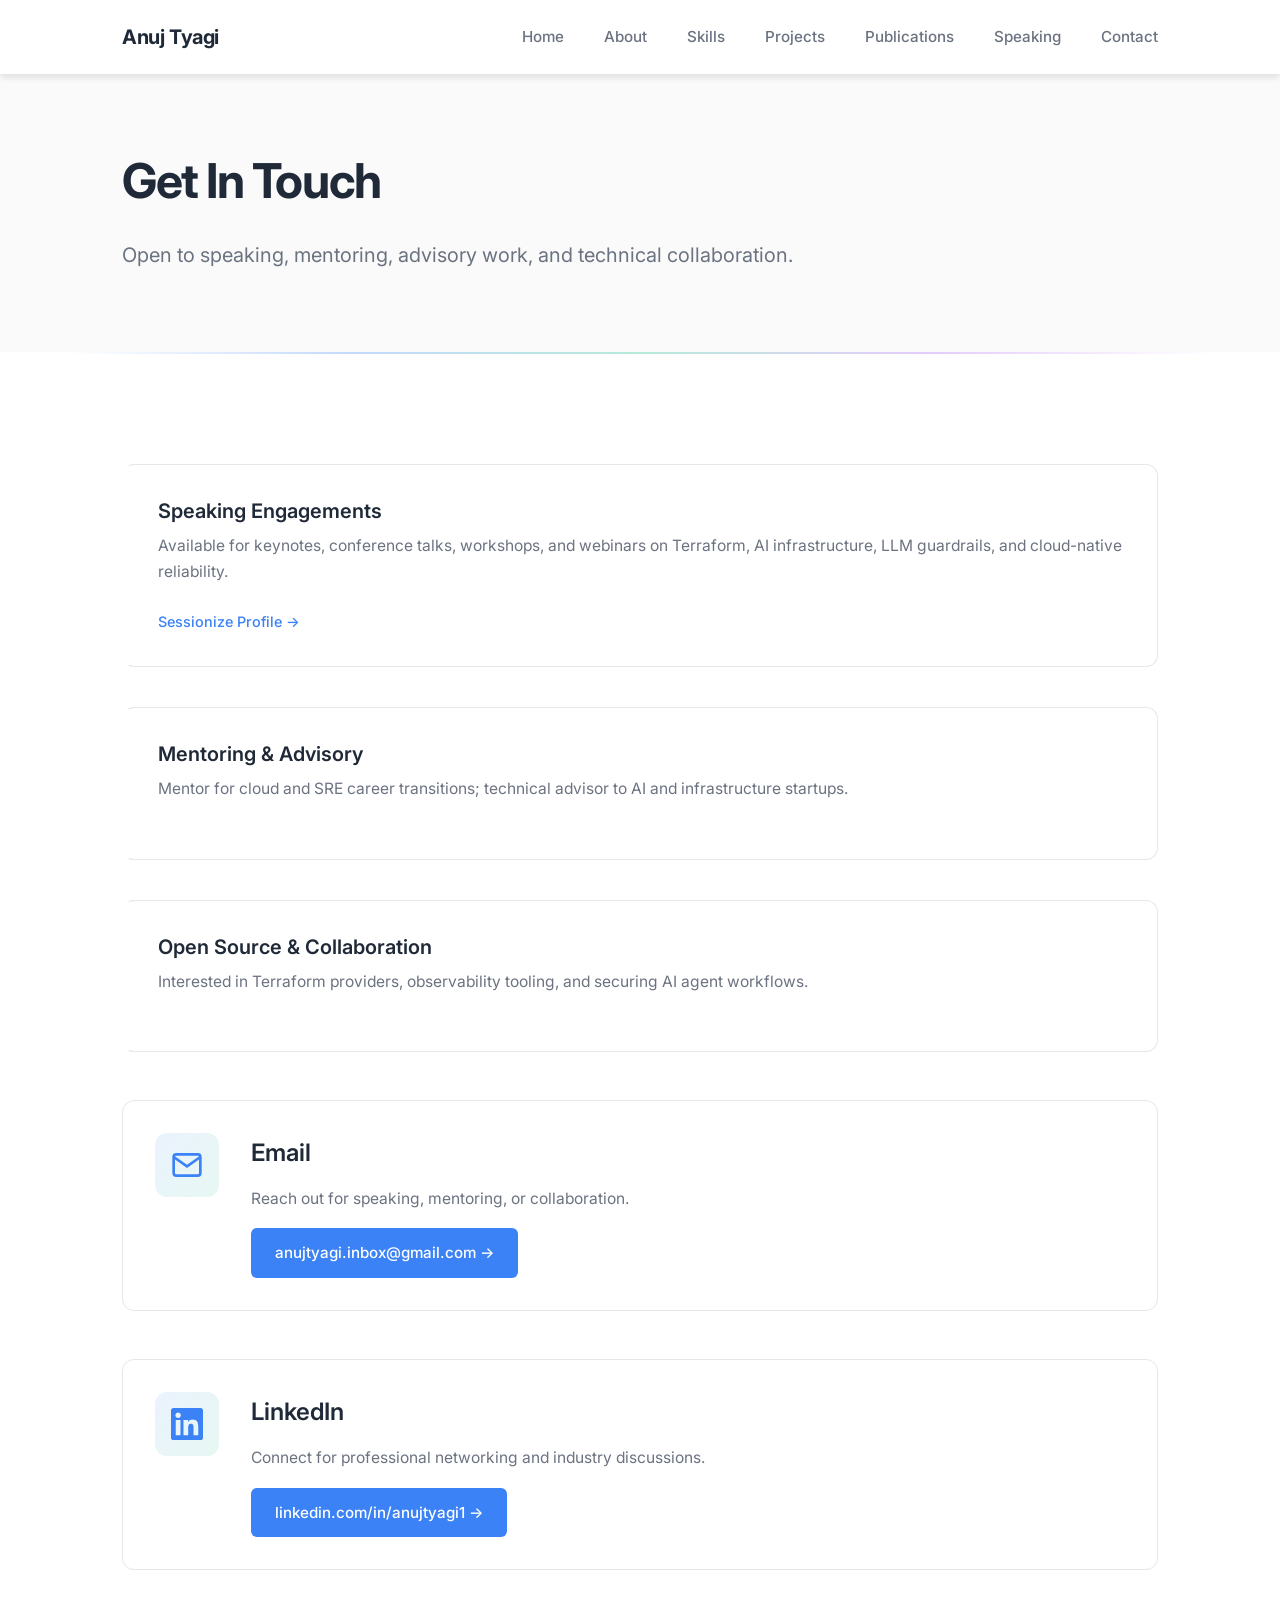
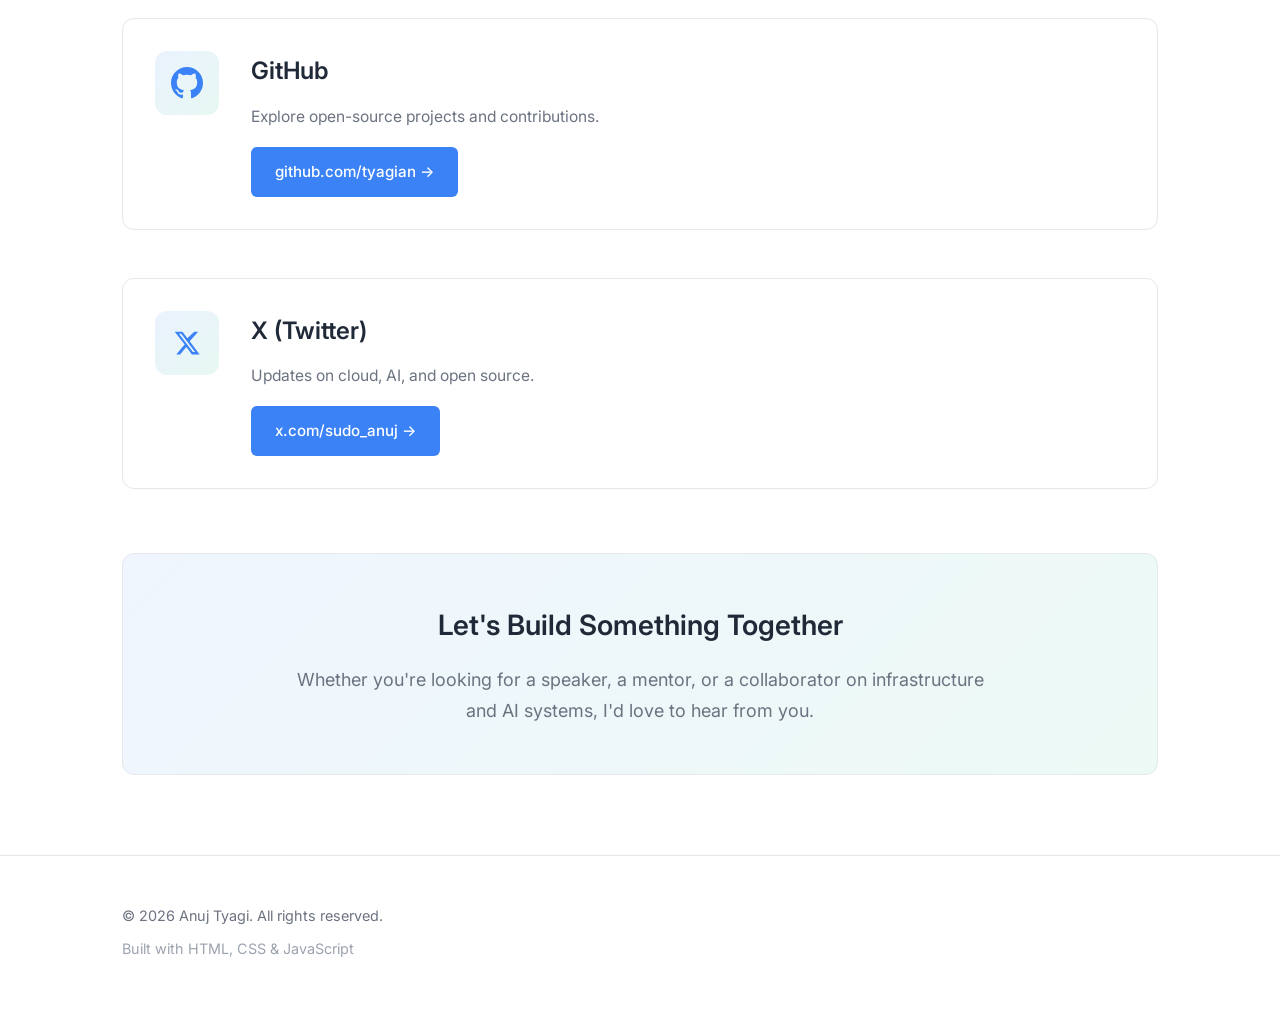
==== contact.html @ b823e1e0 "ci: update me" ====
<!DOCTYPE html>
<html lang="en">
<head>
    <meta charset="UTF-8">
    <meta name="viewport" content="width=device-width, initial-scale=1.0">
    <meta name="description" content="Contact Anuj Tyagi — speaking, mentoring, and collaboration.">
    <title>Contact - Anuj Tyagi</title>
    <link rel="preconnect" href="https://fonts.googleapis.com">
    <link rel="preconnect" href="https://fonts.gstatic.com" crossorigin>
    <link href="https://fonts.googleapis.com/css2?family=Inter:wght@400;500;600;700&display=swap" rel="stylesheet">
    <link rel="stylesheet" href="styles.css">
</head>
<body>
    <nav class="navbar">
        <div class="container">
            <div class="nav-brand">Anuj Tyagi</div>
            <button class="nav-toggle" id="navToggle" aria-label="Toggle navigation">
                <span></span>
                <span></span>
                <span></span>
            </button>
            <ul class="nav-menu" id="navMenu">
                <li><a href="index.html">Home</a></li>
                <li><a href="index.html#about">About</a></li>
                <li><a href="index.html#skills">Skills</a></li>
                <li><a href="projects.html">Projects</a></li>
                <li><a href="publications.html">Publications</a></li>
                <li><a href="speaking.html">Speaking</a></li>
                <li><a href="contact.html">Contact</a></li>
            </ul>
        </div>
    </nav>

    <section class="page-header">
        <div class="container">
            <h1>Get In Touch</h1>
            <p class="page-subtitle">Open to speaking, mentoring, advisory work, and technical collaboration.</p>
        </div>
    </section>

    <section class="section contact-page">
        <div class="container">
            <div class="publications-list" style="margin-bottom: 3rem;">
                <article class="publication-item">
                    <div class="publication-content">
                        <h3 class="publication-title">Speaking Engagements</h3>
                        <p class="publication-description">
                            Available for keynotes, conference talks, workshops, and webinars on Terraform, AI infrastructure,
                            LLM guardrails, and cloud-native reliability.
                        </p>
                        <div class="publication-links">
                            <a href="https://sessionize.com/anuj-tyagi" target="_blank" rel="noopener noreferrer" class="publication-link">Sessionize Profile →</a>
                        </div>
                    </div>
                </article>
                <article class="publication-item">
                    <div class="publication-content">
                        <h3 class="publication-title">Mentoring &amp; Advisory</h3>
                        <p class="publication-description">
                            Mentor for cloud and SRE career transitions; technical advisor to AI and infrastructure startups.
                        </p>
                    </div>
                </article>
                <article class="publication-item">
                    <div class="publication-content">
                        <h3 class="publication-title">Open Source &amp; Collaboration</h3>
                        <p class="publication-description">
                            Interested in Terraform providers, observability tooling, and securing AI agent workflows.
                        </p>
                    </div>
                </article>
            </div>

            <div class="contact-methods">
                <article class="contact-method-item">
                    <div class="contact-icon">
                        <svg width="32" height="32" viewBox="0 0 24 24" fill="none" stroke="currentColor" stroke-width="2">
                            <path d="M4 4h16c1.1 0 2 .9 2 2v12c0 1.1-.9 2-2 2H4c-1.1 0-2-.9-2-2V6c0-1.1.9-2 2-2z"></path>
                            <polyline points="22,6 12,13 2,6"></polyline>
                        </svg>
                    </div>
                    <div class="contact-method-content">
                        <h3>Email</h3>
                        <p class="contact-detail">Reach out for speaking, mentoring, or collaboration.</p>
                        <a href="mailto:anujtyagi.inbox@gmail.com" class="contact-link-btn">anujtyagi.inbox@gmail.com →</a>
                    </div>
                </article>

                <article class="contact-method-item">
                    <div class="contact-icon">
                        <svg width="32" height="32" viewBox="0 0 24 24" fill="currentColor">
                            <path d="M20.447 20.452h-3.554v-5.569c0-1.328-.027-3.037-1.852-3.037-1.853 0-2.136 1.445-2.136 2.939v5.667H9.351V9h3.414v1.561h.046c.477-.9 1.637-1.85 3.37-1.85 3.601 0 4.267 2.37 4.267 5.455v6.286zM5.337 7.433c-1.144 0-2.063-.926-2.063-2.065 0-1.138.92-2.063 2.063-2.063 1.14 0 2.064.925 2.064 2.063 0 1.139-.925 2.065-2.064 2.065zm1.782 13.019H3.555V9h3.564v11.452zM22.225 0H1.771C.792 0 0 .774 0 1.729v20.542C0 23.227.792 24 1.771 24h20.451C23.2 24 24 23.227 24 22.271V1.729C24 .774 23.2 0 22.222 0h.003z"/>
                        </svg>
                    </div>
                    <div class="contact-method-content">
                        <h3>LinkedIn</h3>
                        <p class="contact-detail">Connect for professional networking and industry discussions.</p>
                        <a href="https://www.linkedin.com/in/anujtyagi1/" target="_blank" rel="noopener noreferrer" class="contact-link-btn">linkedin.com/in/anujtyagi1 →</a>
                    </div>
                </article>

                <article class="contact-method-item">
                    <div class="contact-icon">
                        <svg width="32" height="32" viewBox="0 0 24 24" fill="currentColor">
                            <path d="M12 0c-6.626 0-12 5.373-12 12 0 5.302 3.438 9.8 8.207 11.387.599.111.793-.261.793-.577v-2.234c-3.338.726-4.033-1.416-4.033-1.416-.546-1.387-1.333-1.756-1.333-1.756-1.089-.745.083-.729.083-.729 1.205.084 1.839 1.237 1.839 1.237 1.07 1.834 2.807 1.304 3.492.997.107-.775.418-1.305.762-1.604-2.665-.305-5.467-1.334-5.467-5.931 0-1.311.469-2.381 1.236-3.221-.124-.303-.535-1.524.117-3.176 0 0 1.008-.322 3.301 1.23.957-.266 1.983-.399 3.003-.404 1.02.005 2.047.138 3.006.404 2.291-1.552 3.297-1.23 3.297-1.23.653 1.653.242 2.874.118 3.176.77.84 1.235 1.911 1.235 3.221 0 4.609-2.807 5.624-5.479 5.921.43.372.823 1.102.823 2.222v3.293c0 .319.192.694.801.576 4.765-1.589 8.199-6.086 8.199-11.386 0-6.627-5.373-12-12-12z"/>
                        </svg>
                    </div>
                    <div class="contact-method-content">
                        <h3>GitHub</h3>
                        <p class="contact-detail">Explore open-source projects and contributions.</p>
                        <a href="https://github.com/tyagian" target="_blank" rel="noopener noreferrer" class="contact-link-btn">github.com/tyagian →</a>
                    </div>
                </article>

                <article class="contact-method-item">
                    <div class="contact-icon">
                        <svg width="28" height="28" viewBox="0 0 24 24" fill="currentColor">
                            <path d="M18.244 2.25h3.308l-7.227 8.26 8.502 11.24H16.17l-4.714-6.231-5.401 6.231H2.744l7.227-8.451L1.502 2.25H8.08l4.253 5.622L18.244 2.25zm-1.161 17.52h1.833L7.084 4.126H5.117L17.083 19.77z"/>
                        </svg>
                    </div>
                    <div class="contact-method-content">
                        <h3>X (Twitter)</h3>
                        <p class="contact-detail">Updates on cloud, AI, and open source.</p>
                        <a href="https://x.com/sudo_anuj" target="_blank" rel="noopener noreferrer" class="contact-link-btn">x.com/sudo_anuj →</a>
                    </div>
                </article>
            </div>

            <div class="contact-footer">
                <h3>Let's Build Something Together</h3>
                <p>
                    Whether you're looking for a speaker, a mentor, or a collaborator on infrastructure and AI systems,
                    I'd love to hear from you.
                </p>
            </div>
        </div>
    </section>

    <footer class="footer">
        <div class="container">
            <p>&copy; 2026 Anuj Tyagi. All rights reserved.</p>
            <p class="footer-note">Built with HTML, CSS &amp; JavaScript</p>
        </div>
    </footer>

    <script src="script.js"></script>
</body>
</html>
---- styles.css ----
/* CSS Variables */
:root {
    --primary-color: #3b82f6;
    --secondary-color: #2563eb;
    --accent-color: #60a5fa;
    --text-primary: #1f2937;
    --text-secondary: #6b7280;
    --text-light: #9ca3af;
    --background: #ffffff;
    --background-alt: #fafafa;
    --border-color: #e5e7eb;
    --shadow: 0 1px 2px 0 rgba(0, 0, 0, 0.05);
    --shadow-md: 0 4px 6px -1px rgba(0, 0, 0, 0.1);
    --shadow-lg: 0 10px 15px -3px rgba(0, 0, 0, 0.1);
    --transition: all 0.2s ease;
}

/* Dark mode support */
@media (prefers-color-scheme: dark) {
    :root {
        --text-primary: #f9fafb;
        --text-secondary: #d1d5db;
        --text-light: #9ca3af;
        --background: #111827;
        --background-alt: #1f2937;
        --border-color: #374151;
    }
}

/* Reset & Base Styles */
* {
    margin: 0;
    padding: 0;
    box-sizing: border-box;
}

html {
    scroll-behavior: smooth;
    font-size: 16px;
}

body {
    font-family: 'Inter', -apple-system, BlinkMacSystemFont, 'Segoe UI', 'Roboto', 'Helvetica Neue', Arial, sans-serif;
    line-height: 1.7;
    color: var(--text-primary);
    background-color: var(--background);
    -webkit-font-smoothing: antialiased;
    -moz-osx-font-smoothing: grayscale;
}

.container {
    max-width: 1100px;
    margin: 0 auto;
    padding: 0 2rem;
}

/* Navigation */
.navbar {
    position: fixed;
    top: 0;
    width: 100%;
    background-color: rgba(255, 255, 255, 0.95);
    backdrop-filter: blur(10px);
    border-bottom: 1px solid var(--border-color);
    z-index: 1000;
    padding: 1.25rem 0;
}

@media (prefers-color-scheme: dark) {
    .navbar {
        background-color: rgba(17, 24, 39, 0.95);
    }
}

.navbar .container {
    display: flex;
    justify-content: space-between;
    align-items: center;
}

.nav-brand {
    font-size: 1.25rem;
    font-weight: 700;
    color: var(--text-primary);
    letter-spacing: -0.02em;
}

.nav-menu {
    display: flex;
    list-style: none;
    gap: 2.5rem;
}

.nav-menu a {
    color: var(--text-secondary);
    text-decoration: none;
    font-weight: 500;
    font-size: 0.95rem;
    transition: var(--transition);
    position: relative;
}

.nav-menu a:hover {
    color: var(--text-primary);
}

.nav-menu a::after {
    content: '';
    position: absolute;
    bottom: -4px;
    left: 0;
    width: 0;
    height: 2px;
    background-color: var(--primary-color);
    transition: width 0.2s ease;
}

.nav-menu a:hover::after {
    width: 100%;
}

.nav-toggle {
    display: none;
    flex-direction: column;
    background: none;
    border: none;
    cursor: pointer;
    gap: 4px;
}

.nav-toggle span {
    width: 25px;
    height: 3px;
    background-color: var(--text-primary);
    transition: var(--transition);
}

/* Hero Section */
.hero {
    padding: 140px 0 100px;
    min-height: 100vh;
    display: flex;
    align-items: center;
    position: relative;
    overflow: hidden;
}

.hero::before {
    content: '';
    position: absolute;
    top: -50%;
    left: -50%;
    width: 200%;
    height: 200%;
    background: radial-gradient(circle at 30% 50%, rgba(59, 130, 246, 0.08) 0%, transparent 50%),
                radial-gradient(circle at 70% 80%, rgba(16, 185, 129, 0.08) 0%, transparent 50%);
    animation: gradientShift 15s ease infinite;
    z-index: -1;
}

@keyframes gradientShift {
    0%, 100% {
        transform: translate(0, 0) rotate(0deg);
    }
    33% {
        transform: translate(5%, 5%) rotate(120deg);
    }
    66% {
        transform: translate(-5%, 5%) rotate(240deg);
    }
}

.hero-content {
    display: grid;
    grid-template-columns: 500px 1fr;
    gap: 4rem;
    align-items: start;
    padding-top: 2rem;
}

.hero-image img {
    width: 100%;
    max-width: 500px;
    border-radius: 12px;
    box-shadow: var(--shadow-md);
}

.hero-text h1 {
    font-size: 3rem;
    margin-bottom: 0.75rem;
    color: var(--text-primary);
    font-weight: 700;
    letter-spacing: -0.03em;
    line-height: 1.2;
}

.highlight {
    color: var(--text-primary);
}

.subtitle {
    font-size: 1.5rem;
    color: var(--text-secondary);
    font-weight: 500;
    margin-bottom: 1.75rem;
    line-height: 1.4;
}

.intro {
    font-size: 1.125rem;
    color: var(--text-secondary);
    margin-bottom: 2.5rem;
    line-height: 1.8;
    max-width: 650px;
}

.hero-buttons {
    display: flex;
    gap: 1rem;
    flex-wrap: wrap;
}

/* Buttons */
.btn {
    padding: 0.875rem 1.75rem;
    border-radius: 6px;
    text-decoration: none;
    font-weight: 500;
    font-size: 0.95rem;
    transition: var(--transition);
    display: inline-block;
}

.btn-primary {
    background-color: var(--primary-color);
    color: white;
    box-shadow: var(--shadow);
}

.btn-primary:hover {
    background-color: var(--secondary-color);
    transform: translateY(-1px);
    box-shadow: var(--shadow-md);
}

.btn-secondary {
    background: linear-gradient(135deg, rgba(59, 130, 246, 0.1), rgba(16, 185, 129, 0.1));
    color: var(--primary-color);
    border: 2px solid var(--primary-color);
    font-weight: 600;
    position: relative;
    overflow: hidden;
}

.btn-secondary::before {
    content: '';
    position: absolute;
    top: 0;
    left: 0;
    width: 0;
    height: 100%;
    background: linear-gradient(135deg, var(--primary-color), var(--secondary-color));
    transition: width 0.3s ease;
    z-index: -1;
}

.btn-secondary:hover {
    color: white;
    border-color: var(--secondary-color);
    transform: translateY(-2px);
    box-shadow: 0 4px 12px rgba(59, 130, 246, 0.3);
}

.btn-secondary:hover::before {
    width: 100%;
}

/* Sections */
.section {
    padding: 100px 0;
    position: relative;
}

.section::before {
    content: '';
    position: absolute;
    top: 0;
    left: 50%;
    transform: translateX(-50%);
    width: 90%;
    max-width: 1200px;
    height: 2px;
    background: linear-gradient(90deg, 
        transparent 0%, 
        rgba(59, 130, 246, 0.3) 25%, 
        rgba(16, 185, 129, 0.3) 50%, 
        rgba(168, 85, 247, 0.3) 75%, 
        transparent 100%);
}

.section:first-of-type::before {
    display: none;
}

.section:nth-child(even) {
    background-color: var(--background-alt);
}

.section-title {
    font-size: 2.25rem;
    text-align: left;
    margin-bottom: 0.75rem;
    color: var(--text-primary);
    font-weight: 700;
    letter-spacing: -0.02em;
    position: relative;
    padding-bottom: 1rem;
}

.section-title::after {
    content: '';
    position: absolute;
    bottom: 0;
    left: 0;
    width: 80px;
    height: 4px;
    background: linear-gradient(90deg, var(--primary-color), var(--secondary-color));
    border-radius: 2px;
}

.section-subtitle {
    text-align: left;
    color: var(--text-secondary);
    font-size: 1.125rem;
    margin-bottom: 3.5rem;
    max-width: 700px;
    line-height: 1.7;
}

.section-header {
    display: flex;
    justify-content: space-between;
    align-items: flex-start;
    margin-bottom: 2rem;
}

.section-header .section-subtitle {
    margin-bottom: 0;
}

/* Page Header */
.page-header {
    padding: 140px 0 80px;
    background-color: var(--background-alt);
}

.page-header h1 {
    font-size: 3rem;
    margin-bottom: 1rem;
    color: var(--text-primary);
    font-weight: 700;
    letter-spacing: -0.03em;
}

.page-subtitle {
    font-size: 1.25rem;
    color: var(--text-secondary);
    line-height: 1.7;
    max-width: 800px;
}

/* Hero header typography */
.hero-headline {
    font-size: 2.75rem;
    font-weight: 700;
    color: var(--text-primary);
    letter-spacing: -0.03em;
    line-height: 1.2;
    margin-bottom: 1rem;
}

.hero-subheadline {
    font-size: 1.25rem;
    font-weight: 400;
    color: var(--text-secondary);
    line-height: 1.7;
    max-width: 800px;
    margin-bottom: 0.75rem;
}

.hero-authority {
    font-size: 0.9rem;
    color: var(--text-muted, #888);
    letter-spacing: 0.01em;
    opacity: 0.8;
}

.hero-tagline {
    font-size: 1.2rem;
    font-style: italic;
    color: var(--text-secondary);
    opacity: 0.75;
    margin-bottom: 0.75rem;
    max-width: 700px;
}

/* Focus Areas Strip */
.focus-areas-strip {
    background-color: var(--background-alt);
    border-top: 1px solid var(--border, #e5e7eb);
    padding: 24px 0;
}

.focus-areas-strip .container {
    display: flex;
    flex-direction: column;
    gap: 0.75rem;
}

.focus-areas-label {
    font-size: 0.75rem;
    font-weight: 600;
    text-transform: uppercase;
    letter-spacing: 0.08em;
    color: var(--text-muted, #888);
    margin: 0;
}

.focus-areas-list {
    list-style: none;
    padding: 0;
    margin: 0;
    display: flex;
    flex-direction: column;
    gap: 0.5rem;
}

.focus-areas-list li {
    font-size: 0.9rem;
    color: var(--text-secondary);
    display: flex;
    align-items: center;
    gap: 0.5rem;
}

.focus-areas-list li::before {
    content: "•";
    color: var(--primary, #6366f1);
    font-size: 1rem;
}

/* Dedicated Pages */
.projects-page,
.publications-page {
    padding: 80px 0;
}

/* About Section */
.about-intro {
    font-size: 1.1rem;
    line-height: 1.8;
    color: var(--text-secondary);
    max-width: 900px;
    margin: 1.5rem 0 2rem 0;
    text-align: left;
}

/* Stats Bar */
.stats-bar {
    display: flex;
    gap: 2rem;
    flex-wrap: wrap;
    margin-bottom: 3rem;
    padding: 1.5rem 2rem;
    background: linear-gradient(135deg, rgba(59, 130, 246, 0.06), rgba(16, 185, 129, 0.06));
    border: 1px solid var(--border-color);
    border-radius: 10px;
}

.stat-block {
    display: flex;
    flex-direction: column;
    flex: 1;
    min-width: 160px;
}

.stat-number {
    font-size: 1.75rem;
    font-weight: 700;
    color: var(--primary-color);
    letter-spacing: -0.02em;
    line-height: 1.1;
}

.stat-label {
    font-size: 0.875rem;
    color: var(--text-secondary);
    margin-top: 0.25rem;
    line-height: 1.4;
}

/* Social Links */
.social-links {
    display: flex;
    gap: 1rem;
    margin-top: 1.5rem;
    align-items: center;
}

.social-link {
    display: inline-flex;
    align-items: center;
    justify-content: center;
    width: 40px;
    height: 40px;
    border-radius: 8px;
    color: var(--text-secondary);
    border: 1px solid var(--border-color);
    transition: var(--transition);
    text-decoration: none;
}

.social-link:hover {
    color: var(--primary-color);
    border-color: var(--primary-color);
    background: rgba(59, 130, 246, 0.08);
    transform: translateY(-2px);
}


.characteristics {
    display: grid;
    grid-template-columns: repeat(auto-fit, minmax(260px, 1fr));
    gap: 2.5rem;
    margin-top: 2rem;
}

.char-card {
    background: transparent;
    padding: 0;
    transition: var(--transition);
}

.char-card:hover {
    transform: translateX(4px);
}

.char-icon {
    font-size: 2.5rem;
    margin-bottom: 1rem;
    display: block;
}

.char-card h3 {
    font-size: 1.25rem;
    margin-bottom: 0.75rem;
    color: var(--text-primary);
    font-weight: 600;
}

.char-card p {
    color: var(--text-secondary);
    line-height: 1.7;
    font-size: 0.975rem;
}

/* Skills Section */
.skills-categories {
    display: grid;
    gap: 2.5rem;
    max-width: 1000px;
    margin: 0;
}

.skill-category {
    background: var(--background);
    border: 1px solid var(--border-color);
    border-radius: 12px;
    padding: 2rem;
    transition: all 0.3s ease;
}

.skill-category:hover {
    border-color: var(--primary-color);
    box-shadow: 0 4px 12px rgba(59, 130, 246, 0.1);
    transform: translateY(-2px);
}

.skill-category-title {
    font-size: 1.1rem;
    font-weight: 600;
    color: var(--text-primary);
    margin: 0 0 1.25rem 0;
    display: flex;
    align-items: center;
    gap: 0.5rem;
}

.skills-grid {
    display: flex;
    flex-wrap: wrap;
    gap: 0.625rem;
}

.skill-tag {
    padding: 0.5rem 1rem;
    background: rgba(59, 130, 246, 0.05);
    border: 1px solid rgba(59, 130, 246, 0.2);
    border-radius: 6px;
    font-size: 0.875rem;
    color: var(--text-primary);
    transition: all 0.2s ease;
    font-weight: 500;
    cursor: default;
}

.skill-tag:hover {
    background: rgba(59, 130, 246, 0.1);
    border-color: var(--primary-color);
    transform: translateY(-2px);
}

@media (max-width: 768px) {
    .skills-categories {
        gap: 1.5rem;
    }
    
    .skill-category {
        padding: 1.5rem;
    }
    
    .skill-category-title {
        font-size: 1rem;
    }
    
    .skill-tag {
        font-size: 0.8rem;
        padding: 0.4rem 0.85rem;
    }
}

/* Projects Section */
.projects-grid {
    display: grid;
    grid-template-columns: repeat(auto-fit, minmax(340px, 1fr));
    gap: 2.5rem;
    margin-top: 2.5rem;
}

.project-card {
    background: var(--background);
    border-radius: 8px;
    overflow: hidden;
    border: 1px solid var(--border-color);
    transition: var(--transition);
}

.project-card:hover {
    transform: translateY(-2px);
    box-shadow: var(--shadow-md);
    border-color: var(--text-light);
}

.project-image {
    width: 100%;
    height: 250px;
    overflow: hidden;
}

.project-image img {
    width: 100%;
    height: 100%;
    object-fit: cover;
    transition: var(--transition);
}

.project-card:hover .project-image img {
    transform: scale(1.05);
}

.project-content {
    padding: 1.5rem;
}

.project-content h3 {
    font-size: 1.375rem;
    margin-bottom: 0.625rem;
    color: var(--text-primary);
    font-weight: 600;
}

.project-content p {
    color: var(--text-secondary);
    margin-bottom: 1.25rem;
    line-height: 1.7;
    font-size: 0.975rem;
}

.project-tags {
    display: flex;
    flex-wrap: wrap;
    gap: 0.5rem;
    margin-bottom: 1.25rem;
}

.project-tags span {
    padding: 0.5rem 1rem;
    border-radius: 6px;
    font-size: 0.813rem;
    font-weight: 600;
    border: 1px solid transparent;
    transition: all 0.2s ease;
}

.project-tags span:nth-child(6n+1) {
    background: rgba(59, 130, 246, 0.1);
    color: #3b82f6;
    border-color: rgba(59, 130, 246, 0.3);
}

.project-tags span:nth-child(6n+2) {
    background: rgba(16, 185, 129, 0.1);
    color: #10b981;
    border-color: rgba(16, 185, 129, 0.3);
}

.project-tags span:nth-child(6n+3) {
    background: rgba(168, 85, 247, 0.1);
    color: #a855f7;
    border-color: rgba(168, 85, 247, 0.3);
}

.project-tags span:nth-child(6n+4) {
    background: rgba(249, 115, 22, 0.1);
    color: #f97316;
    border-color: rgba(249, 115, 22, 0.3);
}

.project-tags span:nth-child(6n+5) {
    background: rgba(236, 72, 153, 0.1);
    color: #ec4899;
    border-color: rgba(236, 72, 153, 0.3);
}

.project-tags span:nth-child(6n+6) {
    background: rgba(14, 165, 233, 0.1);
    color: #0ea5e9;
    border-color: rgba(14, 165, 233, 0.3);
}

.project-tags span:hover {
    transform: translateY(-2px);
    box-shadow: 0 2px 8px rgba(0, 0, 0, 0.1);
}

.project-links {
    display: flex;
    gap: 1.5rem;
}

.project-link {
    color: var(--text-secondary);
    text-decoration: none;
    font-weight: 500;
    font-size: 0.9rem;
    transition: var(--transition);
}

.project-link:hover {
    color: var(--text-primary);
}

/* GitHub Section */
.github-section {
    padding: 60px 0;
    background-color: var(--background-alt);
}

.github-link-card {
    display: flex;
    align-items: center;
    gap: 2rem;
    padding: 2.5rem;
    background: linear-gradient(135deg, rgba(59, 130, 246, 0.05) 0%, rgba(16, 185, 129, 0.05) 100%);
    border-radius: 12px;
    border: 1px solid var(--border-color);
    transition: all 0.3s ease;
}

.github-link-card:hover {
    box-shadow: 0 8px 24px rgba(59, 130, 246, 0.15);
    border-color: var(--primary-color);
    transform: translateY(-2px);
}

.github-icon {
    flex-shrink: 0;
    width: 64px;
    height: 64px;
    display: flex;
    align-items: center;
    justify-content: center;
    background: linear-gradient(135deg, var(--primary-color), var(--secondary-color));
    border-radius: 12px;
    color: white;
}

.github-content h3 {
    font-size: 1.5rem;
    margin-bottom: 0.5rem;
    color: var(--text-primary);
    font-weight: 600;
}

.github-content p {
    color: var(--text-secondary);
    margin-bottom: 1rem;
    line-height: 1.7;
}

.github-btn {
    display: inline-block;
    color: var(--primary-color);
    text-decoration: none;
    font-weight: 500;
    font-size: 0.95rem;
    transition: var(--transition);
}

.github-btn:hover {
    color: var(--secondary-color);
}

/* Projects List (Publication Style) */
.projects-list {
    display: flex;
    flex-direction: column;
    gap: 2.5rem;
    margin-top: 2rem;
}

.project-item {
    padding: 2rem;
    border: 1px solid var(--border-color);
    border-radius: 12px;
    background: var(--background);
    transition: all 0.3s ease;
    border-left: 4px solid transparent;
}

.project-item:hover {
    border-left-color: var(--secondary-color);
    box-shadow: 0 4px 12px rgba(16, 185, 129, 0.1);
    transform: translateX(4px);
}

.project-item:last-child {
    margin-bottom: 0;
}

.project-title {
    font-size: 1.25rem;
    margin-bottom: 0.5rem;
    color: var(--text-primary);
    font-weight: 600;
    line-height: 1.4;
}

.project-repo {
    font-size: 0.85rem;
    color: var(--secondary-color);
    margin-bottom: 0.75rem;
    font-family: 'Courier New', monospace;
    font-weight: 600;
    background: rgba(16, 185, 129, 0.1);
    padding: 0.25rem 0.75rem;
    border-radius: 4px;
    display: inline-block;
}

.project-description {
    font-size: 0.975rem;
    color: var(--text-secondary);
    line-height: 1.7;
    margin-bottom: 1rem;
}

/* Publications Section */
.publications-list {
    display: flex;
    flex-direction: column;
    gap: 2.5rem;
    margin-top: 2rem;
}

.publication-item {
    padding: 2rem;
    border: 1px solid var(--border-color);
    border-radius: 12px;
    background: var(--background);
    transition: all 0.3s ease;
    border-left: 4px solid transparent;
}

.publication-item:hover {
    border-left-color: var(--primary-color);
    box-shadow: 0 4px 12px rgba(59, 130, 246, 0.1);
    transform: translateX(4px);
}

.publication-item:last-child {
    margin-bottom: 0;
}

.publication-content h3 {
    font-size: 1.25rem;
    margin-bottom: 0.5rem;
    color: var(--text-primary);
    font-weight: 600;
    line-height: 1.4;
}

.publication-venue {
    font-size: 0.9rem;
    color: var(--primary-color);
    margin-bottom: 0.75rem;
    font-weight: 600;
    display: inline-block;
    padding: 0.25rem 0.75rem;
    background: rgba(59, 130, 246, 0.1);
    border-radius: 4px;
}

.publication-description {
    font-size: 0.975rem;
    color: var(--text-secondary);
    line-height: 1.7;
    margin-bottom: 1.5rem;
}

.publication-links {
    display: flex;
    flex-wrap: wrap;
    gap: 1.25rem;
}

.publication-link {
    color: var(--primary-color);
    text-decoration: none;
    font-weight: 500;
    font-size: 0.9rem;
    transition: var(--transition);
    display: inline-flex;
    align-items: center;
    gap: 0.25rem;
}

.publication-link:hover {
    color: var(--secondary-color);
    transform: translateX(2px);
}

.more-publications {
    text-align: center;
    margin-top: 3rem;
}

/* Contact Section */
.contact-content {
    max-width: 100%;
}

.contact-links {
    display: flex;
    flex-direction: column;
    gap: 1rem;
    margin-top: 2rem;
}

.contact-link {
    display: flex;
    align-items: center;
    gap: 1rem;
    padding: 1.25rem 0;
    background: transparent;
    text-decoration: none;
    color: var(--text-primary);
    transition: var(--transition);
    border-bottom: 1px solid var(--border-color);
}

.contact-link:hover {
    transform: translateX(4px);
    color: var(--primary-color);
}

.contact-link .icon {
    font-size: 1.375rem;
}

/* Contact Page */
.contact-page {
    padding: 80px 0;
}

.contact-methods {
    display: flex;
    flex-direction: column;
    gap: 3rem;
    margin-top: 2rem;
}

.contact-method-item {
    display: flex;
    gap: 2rem;
    padding: 2rem;
    border: 1px solid var(--border-color);
    border-radius: 12px;
    background: var(--background);
    transition: all 0.3s ease;
}

.contact-method-item:hover {
    box-shadow: 0 4px 12px rgba(59, 130, 246, 0.1);
    border-color: var(--primary-color);
    transform: translateY(-2px);
}

.contact-method-item:last-child {
    margin-bottom: 0;
}

.contact-icon {
    flex-shrink: 0;
    width: 64px;
    height: 64px;
    display: flex;
    align-items: center;
    justify-content: center;
    background: linear-gradient(135deg, rgba(59, 130, 246, 0.1), rgba(16, 185, 129, 0.1));
    border-radius: 12px;
    color: var(--primary-color);
}

.contact-method-content h3 {
    font-size: 1.5rem;
    margin-bottom: 0.75rem;
    color: var(--text-primary);
    font-weight: 600;
}

.contact-detail {
    font-size: 0.975rem;
    color: var(--text-secondary);
    line-height: 1.7;
    margin-bottom: 1rem;
}

.contact-link-btn {
    display: inline-flex;
    align-items: center;
    gap: 0.5rem;
    padding: 0.75rem 1.5rem;
    background: var(--primary-color);
    color: white;
    text-decoration: none;
    font-weight: 500;
    font-size: 0.95rem;
    border-radius: 6px;
    transition: all 0.3s ease;
}

.contact-link-btn:hover {
    background: var(--secondary-color);
    transform: translateX(4px);
}

.contact-footer {
    margin-top: 4rem;
    padding: 3rem;
    background: linear-gradient(135deg, rgba(59, 130, 246, 0.08) 0%, rgba(16, 185, 129, 0.08) 100%);
    border-radius: 12px;
    text-align: center;
    border: 1px solid var(--border-color);
}

.contact-footer h3 {
    font-size: 1.75rem;
    margin-bottom: 1rem;
    color: var(--text-primary);
    font-weight: 600;
}

.contact-footer p {
    font-size: 1.125rem;
    color: var(--text-secondary);
    line-height: 1.7;
    max-width: 700px;
    margin: 0 auto;
}

/* Footer */
.footer {
    background-color: var(--background);
    padding: 3rem 0;
    text-align: left;
    color: var(--text-secondary);
    border-top: 1px solid var(--border-color);
}

.footer p {
    font-size: 0.9rem;
}

.footer-note {
    margin-top: 0.5rem;
    font-size: 0.875rem;
    color: var(--text-light);
}

/* Responsive Design */
@media (max-width: 768px) {
    .nav-menu {
        position: fixed;
        left: -100%;
        top: 70px;
        flex-direction: column;
        background-color: var(--background);
        width: 100%;
        text-align: center;
        transition: 0.3s;
        box-shadow: var(--shadow);
        padding: 2rem 0;
    }

    .nav-menu.active {
        left: 0;
    }

    .nav-toggle {
        display: flex;
    }

    .hero-content {
        grid-template-columns: 1fr;
        text-align: center;
    }

    .hero-image {
        display: flex;
        justify-content: center;
    }

    .hero-buttons {
        justify-content: center;
        flex-direction: column;
    }

    .hero-text h1 {
        font-size: 2rem;
    }

    .subtitle {
        font-size: 1.2rem;
    }

    .section-title {
        font-size: 2rem;
    }

    .section-header {
        flex-direction: column;
        gap: 1.5rem;
    }

    .page-header h1 {
        font-size: 2rem;
    }

    .page-subtitle {
        font-size: 1.125rem;
    }

    .hero-headline {
        font-size: 2rem;
    }

    .hero-subheadline {
        font-size: 1.1rem;
    }

    .hero-authority {
        font-size: 0.85rem;
    }

    .characteristics {
        grid-template-columns: 1fr;
    }

    .projects-grid {
        grid-template-columns: 1fr;
    }

    .github-link-card {
        flex-direction: column;
        text-align: center;
        padding: 2rem;
    }

}

@media (max-width: 480px) {
    .hero-text h1 {
        font-size: 1.75rem;
    }

    .section-title {
        font-size: 1.75rem;
    }

    .btn {
        padding: 0.6rem 1.2rem;
        font-size: 0.9rem;
    }

    .contact-method-item {
        flex-direction: column;
        text-align: center;
        gap: 1.5rem;
    }

    .contact-icon {
        margin: 0 auto;
    }
}
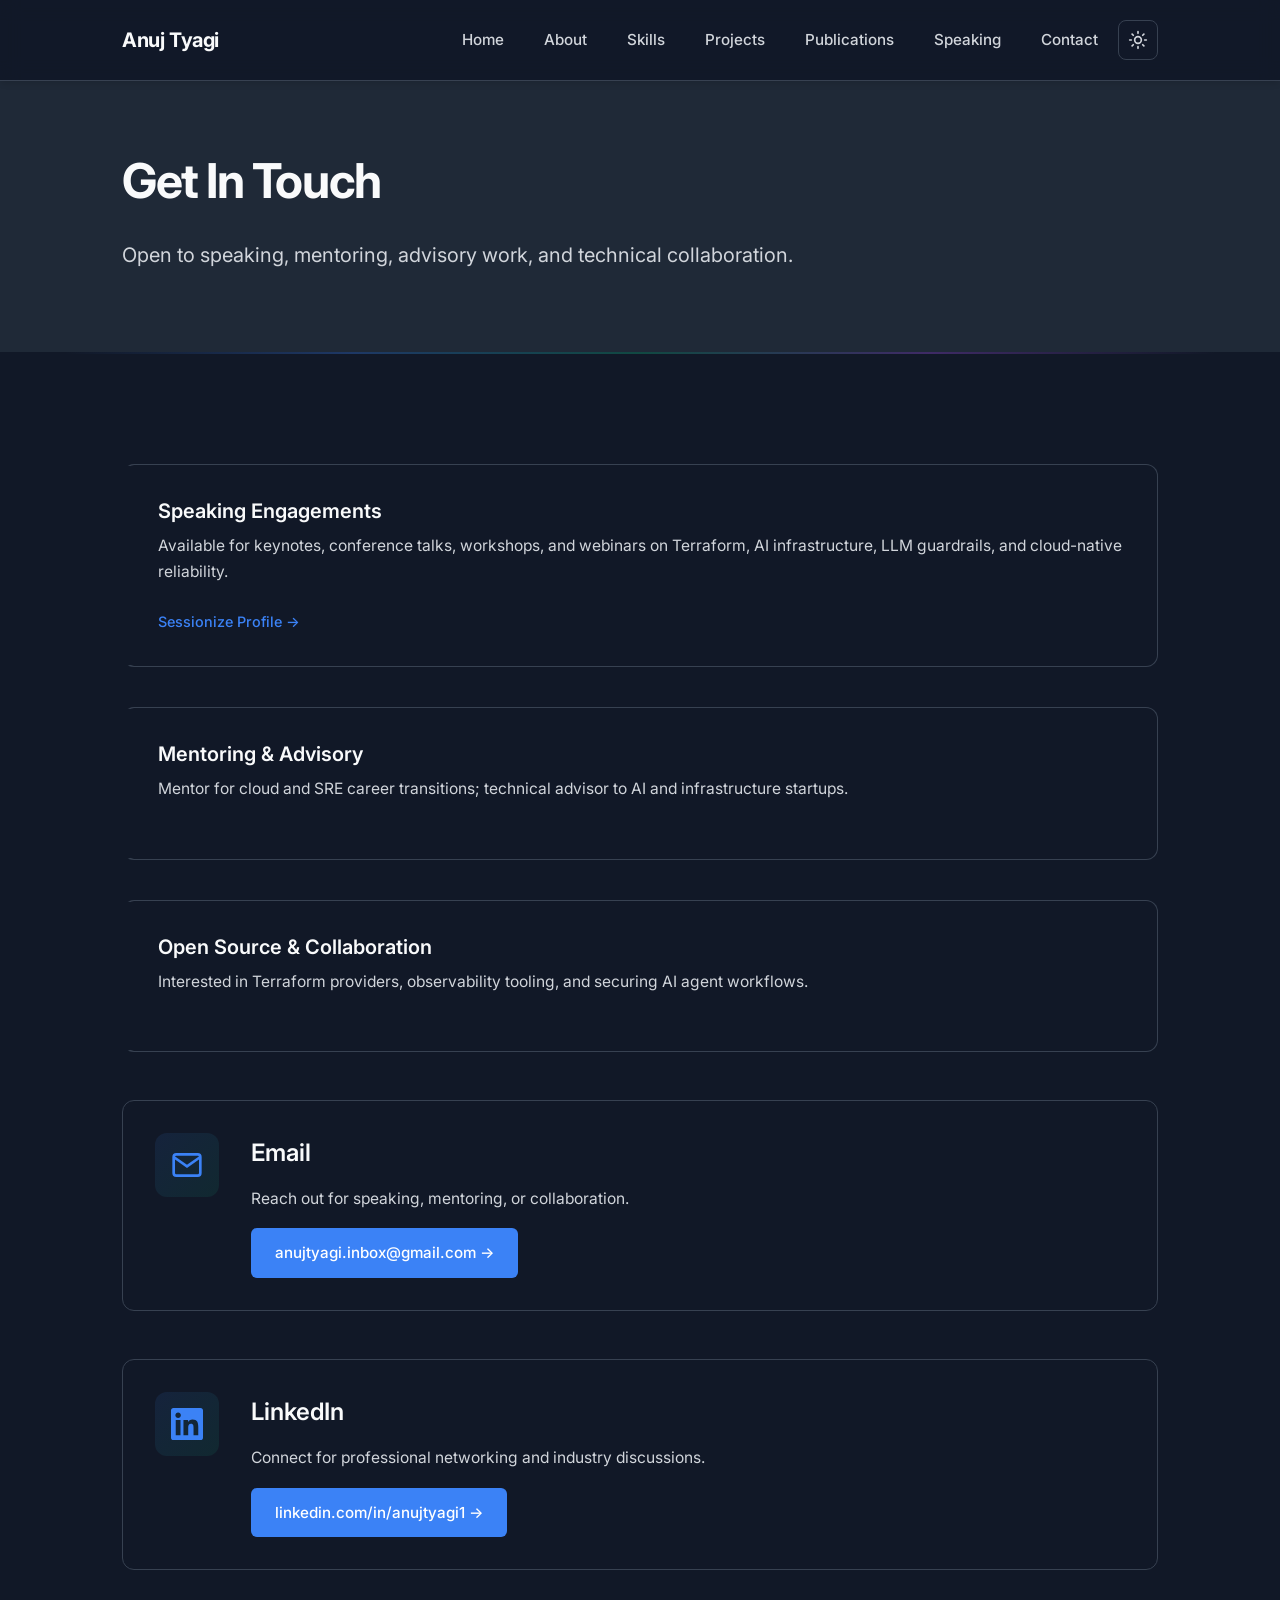
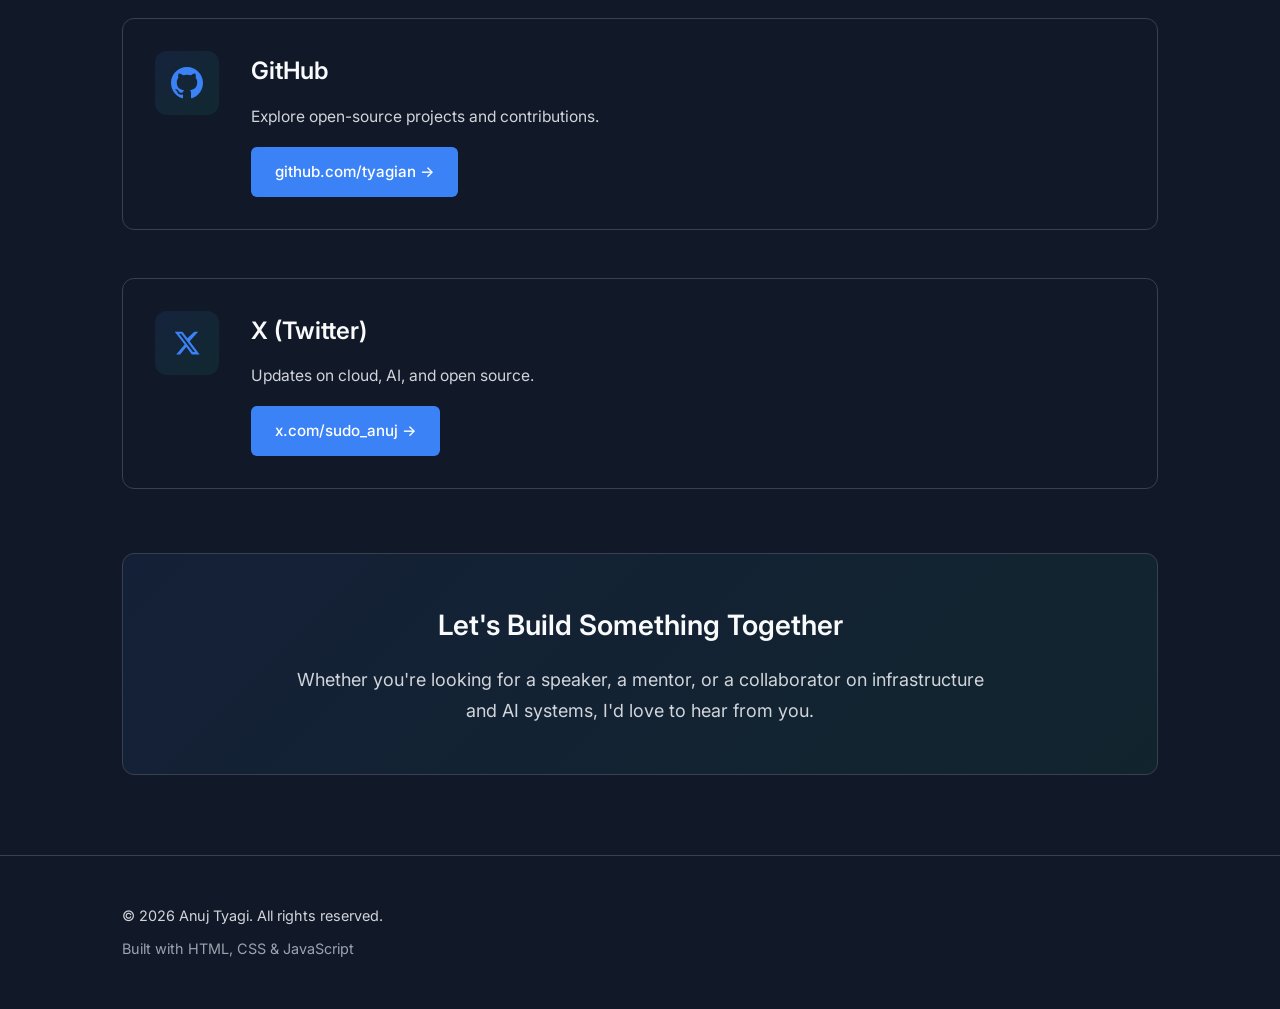
==== commit ea617f8e: "fix pages" ====
--- a/contact.html
+++ b/contact.html
@@ -9,17 +9,20 @@
     <link rel="preconnect" href="https://fonts.gstatic.com" crossorigin>
     <link href="https://fonts.googleapis.com/css2?family=Inter:wght@400;500;600;700&display=swap" rel="stylesheet">
     <link rel="stylesheet" href="styles.css">
+    <script>
+        (function () {
+            var theme = localStorage.getItem('theme');
+            document.documentElement.setAttribute('data-theme', theme === 'light' ? 'light' : 'dark');
+        })();
+    </script>
+
 </head>
 <body>
     <nav class="navbar">
         <div class="container">
             <div class="nav-brand">Anuj Tyagi</div>
-            <button class="nav-toggle" id="navToggle" aria-label="Toggle navigation">
-                <span></span>
-                <span></span>
-                <span></span>
-            </button>
-            <ul class="nav-menu" id="navMenu">
+            <div class="nav-right">
+<ul class="nav-menu" id="navMenu">
                 <li><a href="index.html">Home</a></li>
                 <li><a href="index.html#about">About</a></li>
                 <li><a href="index.html#skills">Skills</a></li>
@@ -28,6 +31,16 @@
                 <li><a href="speaking.html">Speaking</a></li>
                 <li><a href="contact.html">Contact</a></li>
             </ul>
+                    <button class="theme-toggle" id="themeToggle" type="button" aria-label="Switch to light mode">
+                        <svg class="icon-sun" xmlns="http://www.w3.org/2000/svg" width="20" height="20" viewBox="0 0 24 24" fill="none" stroke="currentColor" stroke-width="2" stroke-linecap="round" stroke-linejoin="round" aria-hidden="true"><circle cx="12" cy="12" r="4"></circle><path d="M12 2v2M12 20v2M4.93 4.93l1.41 1.41M17.66 17.66l1.41 1.41M2 12h2M20 12h2M4.93 19.07l1.41-1.41M17.66 6.34l1.41-1.41"></path></svg>
+                        <svg class="icon-moon" xmlns="http://www.w3.org/2000/svg" width="20" height="20" viewBox="0 0 24 24" fill="none" stroke="currentColor" stroke-width="2" stroke-linecap="round" stroke-linejoin="round" aria-hidden="true"><path d="M21 14.5A8.5 8.5 0 1 1 9.5 3a7 7 0 0 0 11.5 11.5z"></path></svg>
+                    </button>
+<button class="nav-toggle" id="navToggle" aria-label="Toggle navigation">
+                <span></span>
+                <span></span>
+                <span></span>
+            </button>
+            </div>
         </div>
     </nav>
 
--- a/styles.css
+++ b/styles.css
@@ -1,30 +1,30 @@
-/* CSS Variables */
-:root {
+/* CSS Variables — dark theme by default */
+:root,
+[data-theme="dark"] {
     --primary-color: #3b82f6;
     --secondary-color: #2563eb;
     --accent-color: #60a5fa;
+    --text-primary: #f9fafb;
+    --text-secondary: #d1d5db;
+    --text-light: #9ca3af;
+    --background: #111827;
+    --background-alt: #1f2937;
+    --border-color: #374151;
+    --navbar-bg: rgba(17, 24, 39, 0.95);
+    --shadow: 0 1px 2px 0 rgba(0, 0, 0, 0.05);
+    --shadow-md: 0 4px 6px -1px rgba(0, 0, 0, 0.1);
+    --shadow-lg: 0 10px 15px -3px rgba(0, 0, 0, 0.1);
+    --transition: all 0.2s ease;
+}
+
+[data-theme="light"] {
     --text-primary: #1f2937;
     --text-secondary: #6b7280;
     --text-light: #9ca3af;
     --background: #ffffff;
     --background-alt: #fafafa;
     --border-color: #e5e7eb;
-    --shadow: 0 1px 2px 0 rgba(0, 0, 0, 0.05);
-    --shadow-md: 0 4px 6px -1px rgba(0, 0, 0, 0.1);
-    --shadow-lg: 0 10px 15px -3px rgba(0, 0, 0, 0.1);
-    --transition: all 0.2s ease;
-}
-
-/* Dark mode support */
-@media (prefers-color-scheme: dark) {
-    :root {
-        --text-primary: #f9fafb;
-        --text-secondary: #d1d5db;
-        --text-light: #9ca3af;
-        --background: #111827;
-        --background-alt: #1f2937;
-        --border-color: #374151;
-    }
+    --navbar-bg: rgba(255, 255, 255, 0.95);
 }
 
 /* Reset & Base Styles */
@@ -59,19 +59,13 @@
     position: fixed;
     top: 0;
     width: 100%;
-    background-color: rgba(255, 255, 255, 0.95);
+    background-color: var(--navbar-bg);
     backdrop-filter: blur(10px);
     border-bottom: 1px solid var(--border-color);
     z-index: 1000;
     padding: 1.25rem 0;
 }
 
-@media (prefers-color-scheme: dark) {
-    .navbar {
-        background-color: rgba(17, 24, 39, 0.95);
-    }
-}
-
 .navbar .container {
     display: flex;
     justify-content: space-between;
@@ -83,6 +77,12 @@
     font-weight: 700;
     color: var(--text-primary);
     letter-spacing: -0.02em;
+}
+
+.nav-right {
+    display: flex;
+    align-items: center;
+    gap: 1.25rem;
 }
 
 .nav-menu {
@@ -117,6 +117,40 @@
 
 .nav-menu a:hover::after {
     width: 100%;
+}
+
+.theme-toggle {
+    display: inline-flex;
+    align-items: center;
+    justify-content: center;
+    width: 40px;
+    height: 40px;
+    border-radius: 8px;
+    border: 1px solid var(--border-color);
+    background: transparent;
+    color: var(--text-secondary);
+    cursor: pointer;
+    transition: var(--transition);
+    flex-shrink: 0;
+}
+
+.theme-toggle:hover {
+    color: var(--primary-color);
+    border-color: var(--primary-color);
+    background: rgba(59, 130, 246, 0.08);
+}
+
+.theme-toggle .icon-sun,
+.theme-toggle .icon-moon {
+    display: none;
+}
+
+[data-theme="dark"] .theme-toggle .icon-sun {
+    display: block;
+}
+
+[data-theme="light"] .theme-toggle .icon-moon {
+    display: block;
 }
 
 .nav-toggle {
